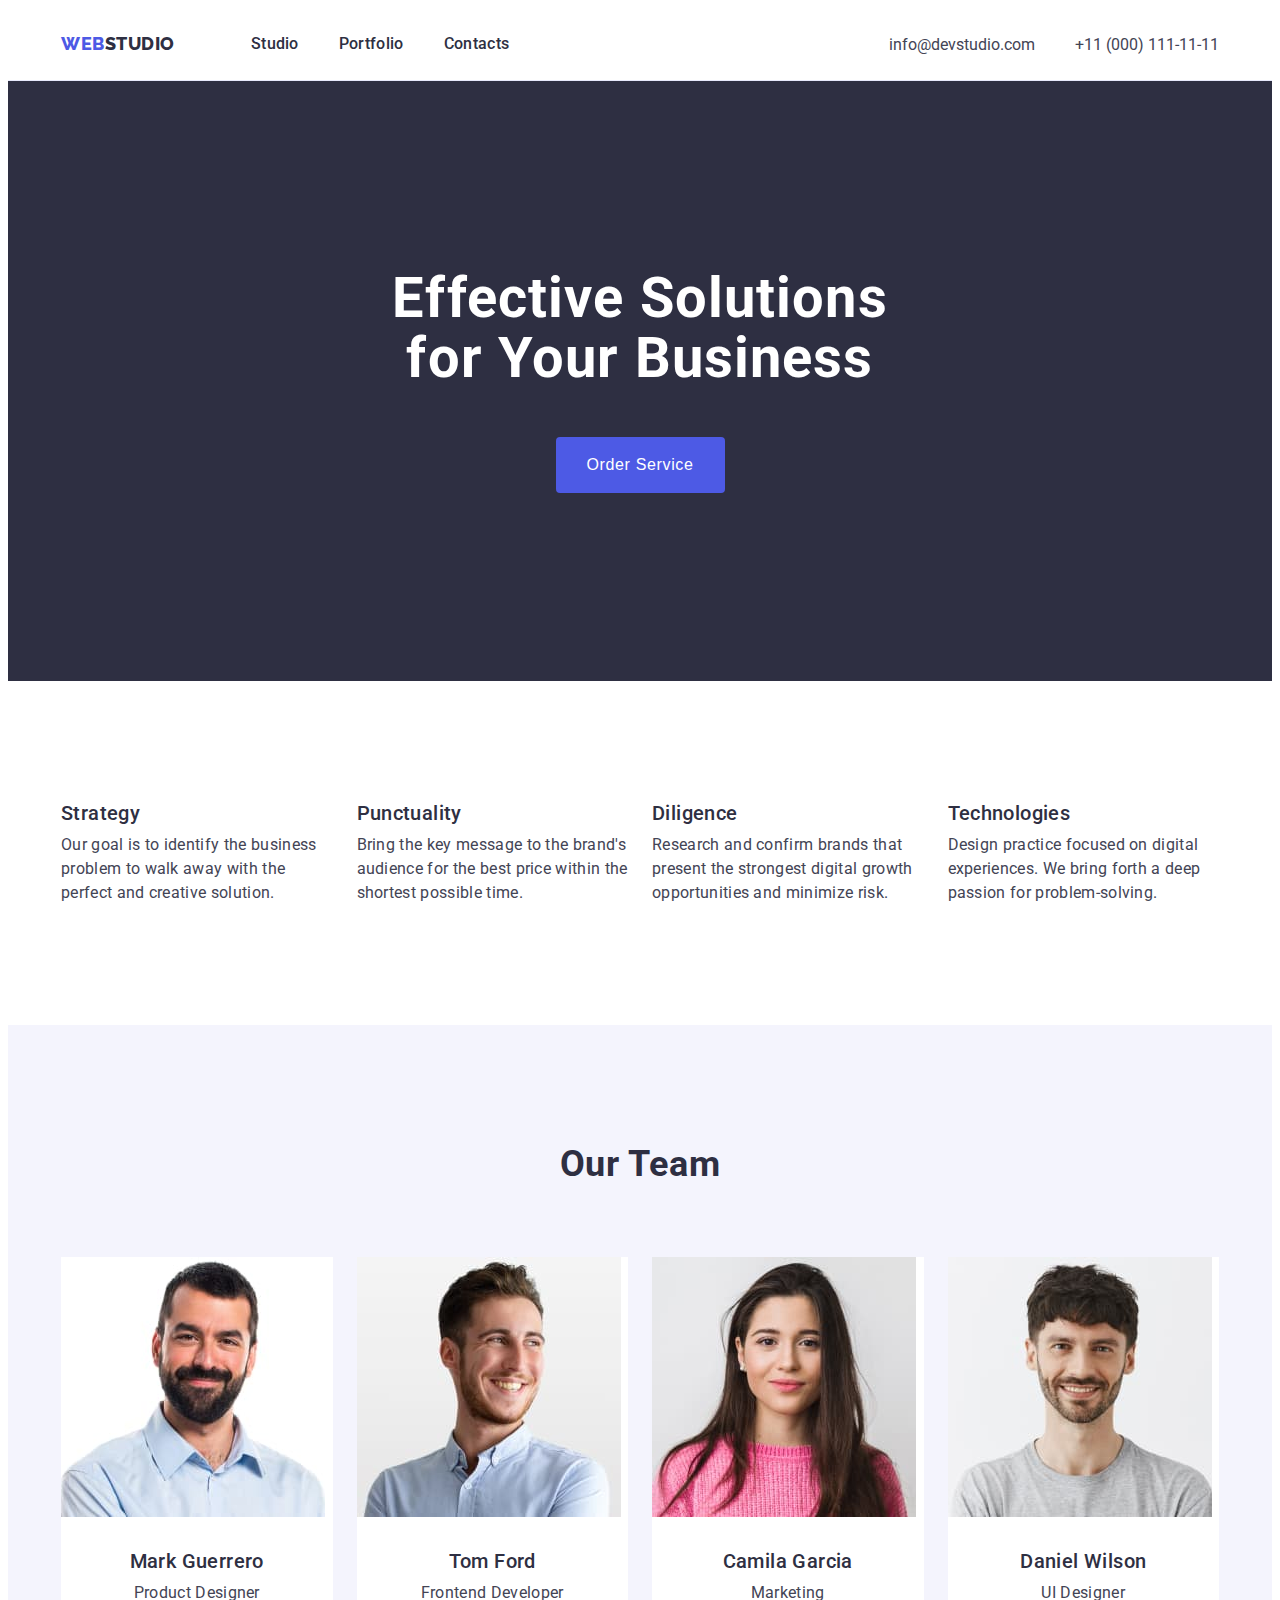
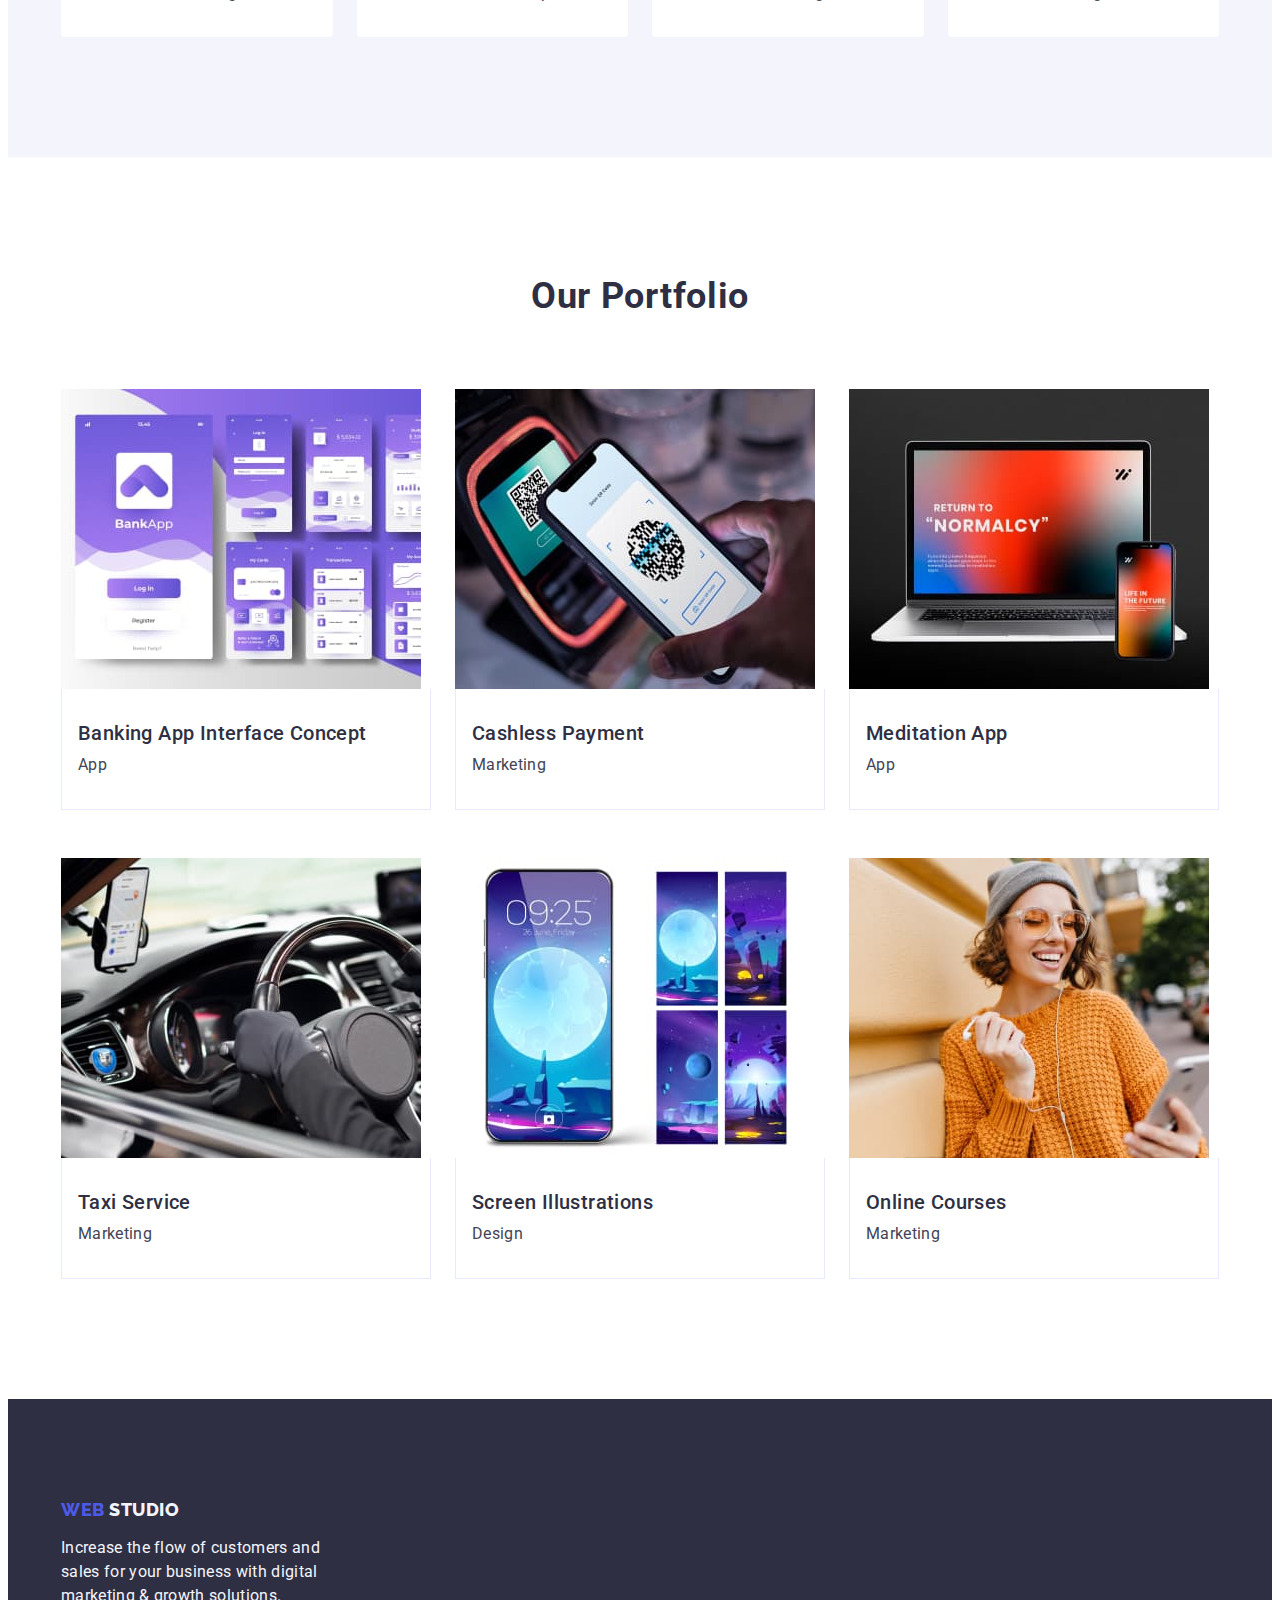
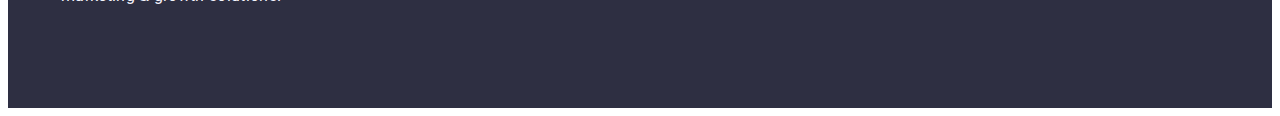
==== index.html @ 43d1eaf2 "added section "portfolio"" ====
<!DOCTYPE html>
<html lang="en">
  <head>
    <meta charset="UTF-8" />
    <meta name="viewport" content="width=device-width, initial-scale=1.0" />
    <title>WebStudio</title>
    <link rel="preconnect" href="https://fonts.googleapis.com" />
    <link rel="preconnect" href="https://fonts.gstatic.com" crossorigin />
    <link
      href="https://fonts.googleapis.com/css2?family=Raleway:wght@800&family=Roboto:wght@400;500;700;900&display=swap"
      rel="stylesheet"
    />
    <link
      rel="stylesheet"
      href="https://cdnjs.cloudflare.com/ajax/libs/modern-normalize/2.0.0/modern-normalize.min.css"
      integrity="sha512-4xo8blKMVCiXpTaLzQSLSw3KFOVPWhm/TRtuPVc4WG6kUgjH6J03IBuG7JZPkcWMxJ5huwaBpOpnwYElP/m6wg=="
      crossorigin="anonymous"
      referrerpolicy="no-referrer"
    />
    <link rel="stylesheet" href="./css/style.css" />
  </head>
  <body>
    <header class="page-header">
      <div class="container header-container">
        <nav class="navigation">
          <a class="page-logo link" href="./index.html">
            Web<span class="logo-second-part">Studio</span>
          </a>
          <ul class="menu list">
            <li class="menu-item">
              <a class="menu-link link" href="./index.html">Studio</a>
            </li>
            <li class="menu-item">
              <a class="menu-link link" href="./portfolio.html">Portfolio</a>
            </li>
            <li class="menu-item">
              <a class="menu-link link" href="">Contacts</a>
            </li>
          </ul>
        </nav>
        <address class="contact-info">
          <ul class="contact list">
            <li class="contact-list-item">
              <a class="contact-list-link link" href="mailto:info@devstudio.com"
                >info@devstudio.com</a
              >
            </li>
            <li class="contact-list-item">
              <a class="contact-list-link link" href="tel:+110001111111"
                >+11 (000) 111-11-11</a
              >
            </li>
          </ul>
        </address>
      </div>
    </header>
    <main class="page-main-content">
      <section class="order-service">
        <div class="container">
          <h1 class="main-title">Effective Solutions for Your Business</h1>
          <button class="button" type="button">Order Service</button>
        </div>
      </section>
      <section class="main-content">
        <div class="container">
          <h2 class="visually-hidden">Main-content</h2>
          <ul class="main-content-list list">
            <li class="list-item">
              <h3 class="list-item-heading">Strategy</h3>
              <p class="list-item-description">
                Our goal is to identify the business problem to walk away with
                the perfect and creative solution.
              </p>
            </li>
            <li class="list-item">
              <h3 class="list-item-heading">Punctuality</h3>
              <p class="list-item-description">
                Bring the key message to the brand's audience for the best price
                within the shortest possible time.
              </p>
            </li>
            <li class="list-item">
              <h3 class="list-item-heading">Diligence</h3>
              <p class="list-item-description">
                Research and confirm brands that present the strongest digital
                growth opportunities and minimize risk.
              </p>
            </li>
            <li class="list-item">
              <h3 class="list-item-heading">Technologies</h3>
              <p class="list-item-description">
                Design practice focused on digital experiences. We bring forth a
                deep passion for problem-solving.
              </p>
            </li>
          </ul>
        </div>
      </section>
      <!-- <section class="secondary-content">
        <div class="container">
          <h2 class="secondary-title">What are we doing</h2>
          <ul class="secondary-content-list list">
            <li class="list-item">
              <img
                src="./images/monitor.jpg"
                alt="monitor picture"
                width="360"
              />
            </li>
            <li class="list-item">
              <img
                src="./images/phone_screen.jpg"
                alt="photo screen picture"
                width="360"
              />
            </li>
            <li class="list-item">
              <img
                src="./images/phone_and_laptop.jpg"
                alt="phone and laptop picture"
                width="360"
              />
            </li>
          </ul>
        </div>
      </section> -->
      <section class="our-team">
        <div class="container">
          <h2 class="secondary-title">Our Team</h2>
          <ul class="our-team-list list">
            <li class="list-item">
              <img
                src="./images/team_member_1.jpg"
                alt="team member 1"
                width="264"
              />
              <div class="container-members">
                <h3 class="list-item-heading team-title">Mark Guerrero</h3>
                <p class="list-item-description team-description">
                  Product Designer
                </p>
              </div>
            </li>
            <li class="list-item">
              <img
                src="./images/team_member_2.jpg"
                alt="team member 2"
                width="264"
              />
              <div class="container-members">
                <h3 class="list-item-heading team-title">Tom Ford</h3>
                <p class="list-item-description team-description">
                  Frontend Developer
                </p>
              </div>
            </li>
            <li class="list-item">
              <img
                src="./images/team_member_3.jpg"
                alt="team member 3"
                width="264"
              />
              <div class="container-members">
                <h3 class="list-item-heading team-title">Camila Garcia</h3>
                <p class="list-item-description team-description">Marketing</p>
              </div>
            </li>
            <li class="list-item">
              <img
                src="./images/team_member_4.jpg"
                alt="team member 4"
                width="264"
              />
              <div class="container-members">
                <h3 class="list-item-heading team-title">Daniel Wilson</h3>
                <p class="list-item-description team-description">
                  UI Designer
                </p>
              </div>
            </li>
          </ul>
        </div>
      </section>
      <section class="portfolio">
        <div class="container">
          <h2 class="secondary-title">Our Portfolio</h2>
          <ul class="all-blocks-list">
            <li class="block link">
              <a href="" class="link"
                ><img
                  src="./images/banking_app.jpg"
                  alt="Banking App Interface Concept"
                  width="360"
                />
                <div class="container-about">
                  <h2 class="block-title">Banking App Interface Concept</h2>
                  <p class="block-text">App</p>
                </div>
              </a>
            </li>
            <li class="block link">
              <a href="" class="link"
                ><img
                  src="./images/cashless_payment.jpg"
                  alt="Cashless Payment"
                  width="360"
                />
                <div class="container-about">
                  <h2 class="block-title">Cashless Payment</h2>
                  <p class="block-text">Marketing</p>
                </div>
              </a>
            </li>
            <li class="block link">
              <a href="" class="link"
                ><img
                  src="./images/meditation_app.jpg"
                  alt="Meditation App"
                  width="360"
                />
                <div class="container-about">
                  <h2 class="block-title">Meditation App</h2>
                  <p class="block-text">App</p>
                </div>
              </a>
            </li>
            <li class="block link">
              <a href="" class="link">
                <img
                  src="./images/taxi_service.jpg"
                  alt="Taxi Service"
                  width="360"
                />
                <div class="container-about">
                  <h2 class="block-title">Taxi Service</h2>
                  <p class="block-text">Marketing</p>
                </div>
              </a>
            </li>
            <li class="block link">
              <a href="" class="link">
                <img
                  src="./images/screen_illustrations.jpg"
                  alt="Screen Illustrations"
                  width="360"
                />
                <div class="container-about">
                  <h2 class="block-title">Screen Illustrations</h2>
                  <p class="block-text">Design</p>
                </div>
              </a>
            </li>
            <li class="block link">
              <a href="" class="link">
                <img
                  src="./images/online_courses.jpg"
                  alt="Online Courses"
                  width="360"
                />
                <div class="container-about">
                  <h2 class="block-title">Online Courses</h2>
                  <p class="block-text">Marketing</p>
                </div>
              </a>
            </li>
          </ul>
        </div>
      </section>
    </main>

    <footer class="footer">
      <div class="container">
        <a class="footer-logo-link link" href="./index.html">
          Web <span class="footer-logo-second-part">Studio</span>
        </a>
        <p class="footer-description">
          Increase the flow of customers and sales for your business with
          digital marketing & growth solutions.
        </p>
      </div>
    </footer>
  </body>
</html>
---- css/style.css ----
/*Common styles*/
:root {
  --primary-color: #2e2f42; /*Modal overlay, main color*/
  --secondary-color: #434455; /*Text, secondary color*/
  --accent-color: #4d5ae5; /*Primary Brand, accent color*/
  --focus-color: #ffffff; /*White focus, background*/
  --secondary-background-color: #e7e9fc; /*Accent, bgc of header*/
  --passive-background-color: #f4f4fd; /*Light, button bgc*/
  --active-background-color: #404bbf; /*Pressed state, active bgc*/
}
body {
  font-family: "Roboto", sans-serif;
  color: var(--secondary-color);
  background-color: var(--focus-color);
}
h1,
h2,
h3,
h4,
h5,
h6 {
  margin: 0;
}
p {
  margin: 0;
}
ul {
  margin: 0;
  padding-left: 0;
  list-style-type: none;
}
img {
  display: block;
  max-width: 100%;
  object-fit: cover;
}
.link {
  text-decoration: none;
}
button {
  font-size: 16px;
  font-style: normal;
  font-weight: 500;
  line-height: 1.5;
  letter-spacing: 0.04em;
}

a:hover,
a:focus {
  color: var(--active-background-color);
}

/*Common styles*/
.container {
  width: 1158px;
  margin: 0 auto;
  padding: 0 15px;
}

/* Header styles*/
.page-header {
  border-bottom: 1px solid var(--secondary-background-color);
}
.header-container {
  display: flex;
  align-items: center;
}
.navigation {
  display: flex;
  justify-content: space-between;
  align-items: center;
}
.menu .list {
  display: flex;
  padding: 40 px 24px;
  align-items: center;
}
.menu {
  display: flex;
  align-items: center;
  gap: 40px;
}
.contact-info {
  margin-left: auto;
}
.contact {
  display: flex;
  justify-content: center;
  align-items: center;
  gap: 40px;
  font-style: normal;
}
.contact-list-link {
  color: var(--secondary-color);
}
.contact-list-link:hover,
.contact-list-link:focus {
  color: var(--active-background-color);
}
.page-logo {
  font-family: "Raleway", sans-serif;
  font-weight: 800;
  font-size: 18px;
  line-height: 1.17;
  letter-spacing: 0.03em;
  text-transform: uppercase;
  color: var(--accent-color);
  text-decoration: none;
  margin-right: 76px;
}
.logo-second-part {
  color: var(--primary-color);
}
.menu .menu-link {
  display: block;
  font-weight: 500;
  font-size: 16px;
  line-height: 1.5;
  letter-spacing: 0.02em;
  padding-top: 24px;
  padding-bottom: 24px;
  color: var(--primary-color);
}
.menu-link:hover,
.menu-link:focus {
  color: var(--active-background-color);
}
/* Header styles*/

/*Main page styles*/
.container .order-service {
  margin-left: auto;
  margin-right: auto;
  padding-bottom: 120px;
}
.order-service {
  background-color: var(--primary-color);
  padding: 188px 0;
}
.main-title {
  max-width: 496px;
  font-size: 56px;
  line-height: 1.07;
  letter-spacing: 0.02em;
  color: var(--focus-color);
  text-align: center;
  margin: 0 auto;
  margin-bottom: 48px;
}
.button {
  display: block;
  margin: 0 auto;
  min-width: 169px;
  height: 56px;
  border: none;
  background-color: var(--accent-color);
  color: var(--focus-color);
  border-radius: 4px;
  cursor: pointer;
}
.button:hover,
.button:focus {
  background-color: var(--active-background-color);
}
.main-content {
  padding: 120px 0;
}
.visually-hidden {
  position: absolute;
  width: 1px;
  height: 1px;
  margin: -1px;
  border: 0;
  padding: 0;
  white-space: nowrap;
  clip-path: inset(100%);
  clip: rect(0 0 0 0);
  overflow: hidden;
}
.main-content-list {
  display: flex;
  gap: 24px;
}
.list-item {
  width: calc((100% - 3 * 24px) / 4);
  background-color: #ffffff;
}
.list-item-heading {
  font-weight: 500;
  font-size: 20px;
  line-height: 1.2;
  letter-spacing: 0.02em;
  color: var(--primary-color);
  margin-bottom: 8px;
}
.list-item-description {
  font-size: 16px;
  line-height: 1.5;
  letter-spacing: 0.02em;
  color: var(--secondary-color);
}
.secondary-content {
  padding: 120px 0;
}
.secondary-content-list {
  display: flex;
  gap: 24px;
}
.secondary-content-list .list-item {
  width: calc((100% - 48px) / 3);
}
.secondary-title {
  font-size: 36px;
  line-height: 1.11;
  text-align: center;
  letter-spacing: 0.02em;
  text-transform: capitalize;
  color: var(--primary-color);
  margin-bottom: 72px;
}
.our-team {
  padding: 120px 0;
  background-color: var(--passive-background-color);
}
.our-team-list {
  display: flex;
  gap: 24px;
}
.our-team-list .list-item {
  width: calc((100% - 72px) / 4);
  border-radius: 0px 0px 4px 4px;
}
.team-title {
  text-align: center;
}
.team-description {
  text-align: center;
}
.container-members {
  padding: 32px 0;
}
.section-title {
  font-size: 20px;
  font-weight: 500;
  color: var(--primary-color);
  line-height: 1.2;
}
.section-text {
  font-size: 16px;
  color: var(--secondary-color);
  line-height: 1.5;
}
.portfolio {
  padding: 120px 0;
  background-color: #fff;
}

/* .button-filter {
  display: flex;
  justify-content: center;
  gap: 24px;
  margin-bottom: 72px;
}
.btn {
  color: var(--accent-color);
  background-color: var(--passive-background-color);
  padding: 12px 24px;
  border: 1px solid var(--secondary-background-color);
  border-radius: 4px;
} */
.all-blocks-list {
  display: flex;
  flex-wrap: wrap;
  column-gap: 24px;
  row-gap: 48px;
}
.block {
  width: calc((100% - 48px) / 3);
}
.container-about {
  padding: 32px 16px;
  border: 1px solid var(--secondary-background-color);
  border-top: none;
}
.block-title {
  font-weight: 500;
  font-size: 20px;
  line-height: 1.2;
  letter-spacing: 0.02em;
  color: var(--primary-color);
  margin-bottom: 8px;
}
.block-text {
  line-height: 1.5;
  letter-spacing: 0.02em;
  color: var(--secondary-color);
}
.block-line {
  width: calc((100% - 48px) / 3);
}

/*Footer styles*/

.container .footer-logo-link {
  display: inline-block;
  margin-bottom: 16px;
}
.footer {
  padding: 100px 0;
  background-color: var(--primary-color);
}
.footer-logo-link {
  font-family: "Raleway", sans-serif;
  font-weight: 800;
  font-size: 18px;
  line-height: 1.17;
  letter-spacing: 0.03em;
  text-transform: uppercase;
  color: var(--accent-color);
  text-decoration: none;
}
.footer-logo-second-part {
  color: var(--passive-background-color);
}
.footer-description {
  line-height: 1.5;
  color: var(--passive-background-color);
  letter-spacing: 0.02em;
  max-width: 264px;
}
/*Footer styles*/
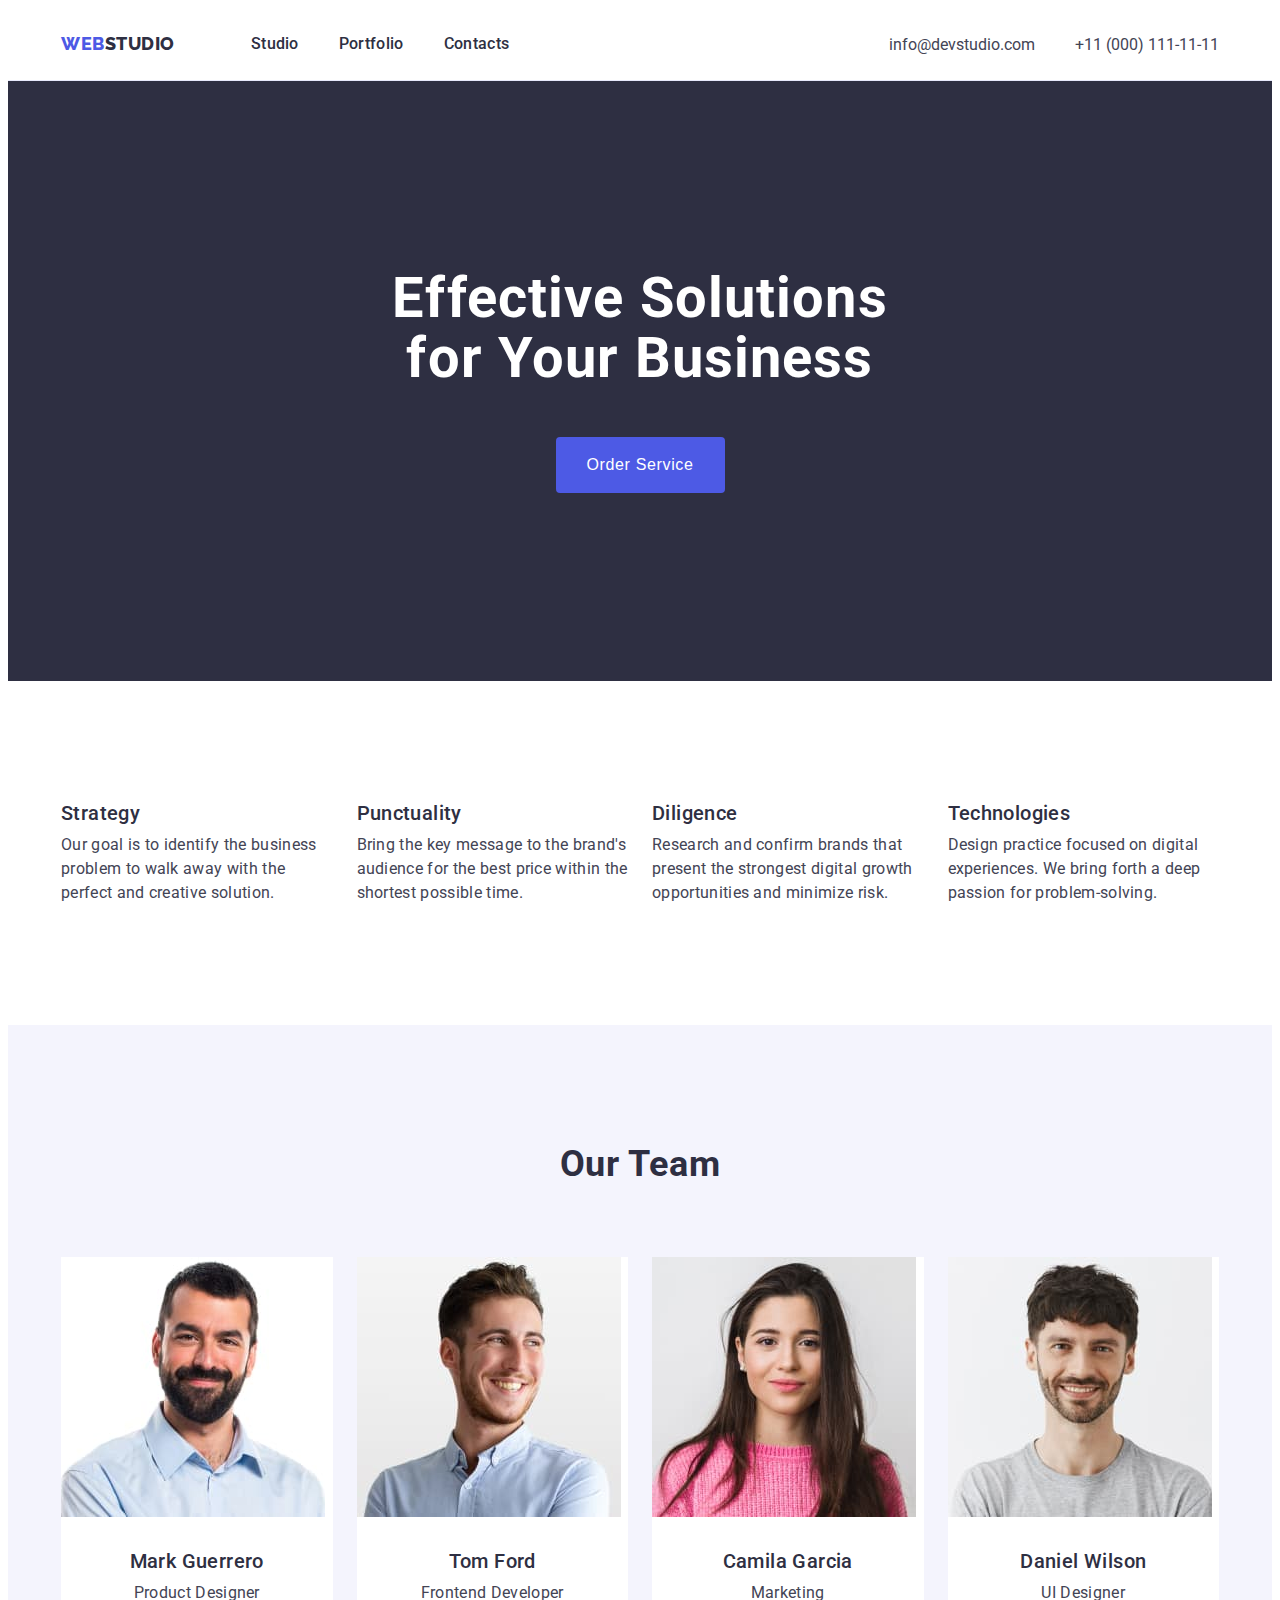
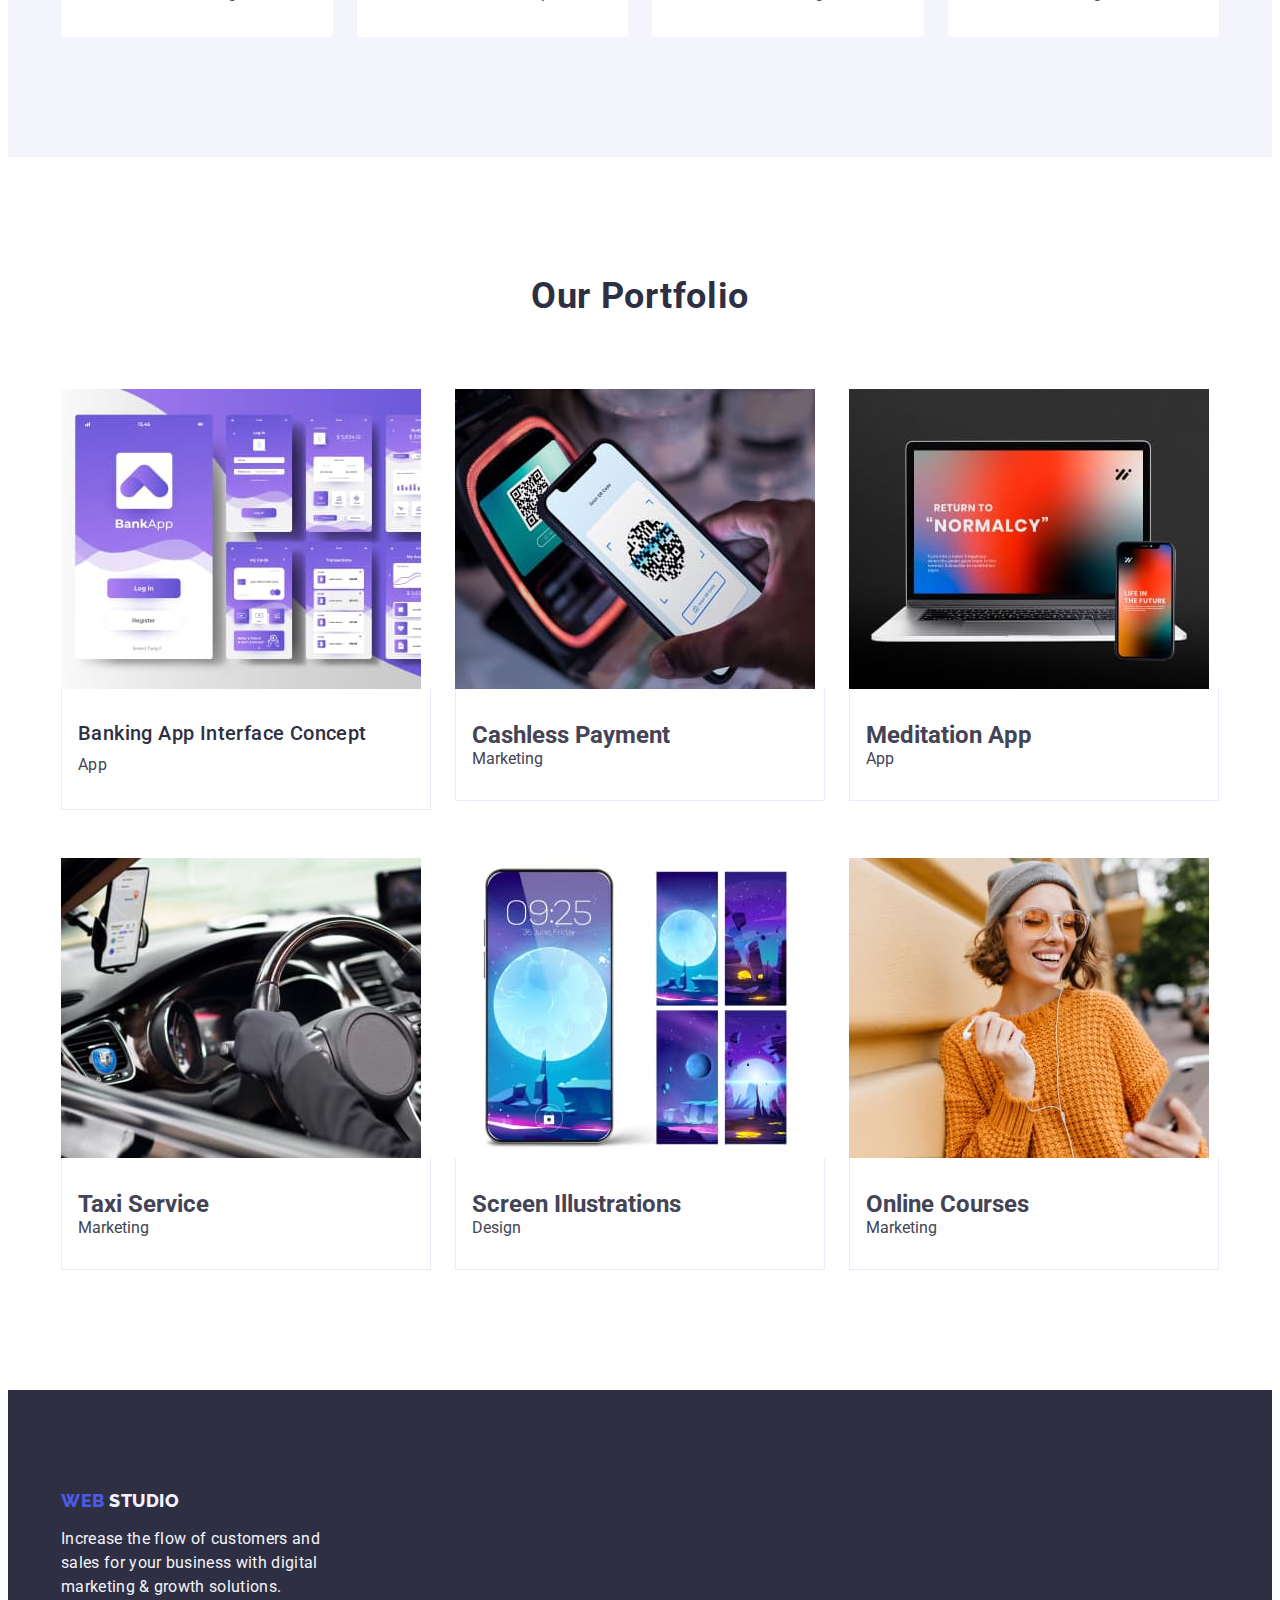
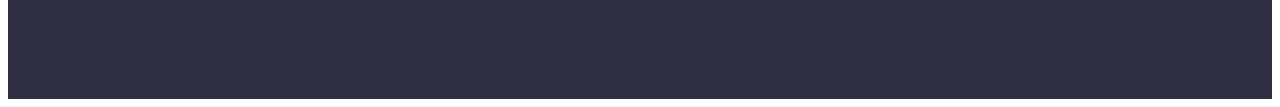
==== commit 7f98820c: "changed css file" ====
--- a/index.html
+++ b/index.html
@@ -192,11 +192,11 @@
                   alt="Banking App Interface Concept"
                   width="360"
                 />
-                <div class="container-about">
-                  <h2 class="block-title">Banking App Interface Concept</h2>
-                  <p class="block-text">App</p>
-                </div>
-              </a>
+              </a>
+              <div class="container-about">
+                <h2 class="list-item-heading">Banking App Interface Concept</h2>
+                <p class="list-item-description">App</p>
+              </div>
             </li>
             <li class="block link">
               <a href="" class="link"
@@ -205,11 +205,11 @@
                   alt="Cashless Payment"
                   width="360"
                 />
-                <div class="container-about">
-                  <h2 class="block-title">Cashless Payment</h2>
-                  <p class="block-text">Marketing</p>
-                </div>
-              </a>
+              </a>
+              <div class="container-about">
+                <h2 class="portfolio-block-title">Cashless Payment</h2>
+                <p class="portfolio-block-text">Marketing</p>
+              </div>
             </li>
             <li class="block link">
               <a href="" class="link"
@@ -218,11 +218,11 @@
                   alt="Meditation App"
                   width="360"
                 />
-                <div class="container-about">
-                  <h2 class="block-title">Meditation App</h2>
-                  <p class="block-text">App</p>
-                </div>
-              </a>
+              </a>
+              <div class="container-about">
+                <h2 class="portfolio-block-title">Meditation App</h2>
+                <p class="portfolio-block-text">App</p>
+              </div>
             </li>
             <li class="block link">
               <a href="" class="link">
@@ -231,11 +231,11 @@
                   alt="Taxi Service"
                   width="360"
                 />
-                <div class="container-about">
-                  <h2 class="block-title">Taxi Service</h2>
-                  <p class="block-text">Marketing</p>
-                </div>
-              </a>
+              </a>
+              <div class="container-about">
+                <h2 class="portfolio-block-title">Taxi Service</h2>
+                <p class="portfolio-block-text">Marketing</p>
+              </div>
             </li>
             <li class="block link">
               <a href="" class="link">
@@ -244,11 +244,11 @@
                   alt="Screen Illustrations"
                   width="360"
                 />
-                <div class="container-about">
-                  <h2 class="block-title">Screen Illustrations</h2>
-                  <p class="block-text">Design</p>
-                </div>
-              </a>
+              </a>
+              <div class="container-about">
+                <h2 class="portfolio-block-title">Screen Illustrations</h2>
+                <p class="portfolio-block-text">Design</p>
+              </div>
             </li>
             <li class="block link">
               <a href="" class="link">
@@ -257,11 +257,11 @@
                   alt="Online Courses"
                   width="360"
                 />
-                <div class="container-about">
-                  <h2 class="block-title">Online Courses</h2>
-                  <p class="block-text">Marketing</p>
-                </div>
-              </a>
+              </a>
+              <div class="container-about">
+                <h2 class="portfolio-block-title">Online Courses</h2>
+                <p class="portfolio-block-text">Marketing</p>
+              </div>
             </li>
           </ul>
         </div>
--- a/css/style.css
+++ b/css/style.css
@@ -254,20 +254,6 @@
   padding: 120px 0;
   background-color: #fff;
 }
-
-/* .button-filter {
-  display: flex;
-  justify-content: center;
-  gap: 24px;
-  margin-bottom: 72px;
-}
-.btn {
-  color: var(--accent-color);
-  background-color: var(--passive-background-color);
-  padding: 12px 24px;
-  border: 1px solid var(--secondary-background-color);
-  border-radius: 4px;
-} */
 .all-blocks-list {
   display: flex;
   flex-wrap: wrap;
@@ -282,7 +268,7 @@
   border: 1px solid var(--secondary-background-color);
   border-top: none;
 }
-.block-title {
+/* .portfolio-block-title {
   font-weight: 500;
   font-size: 20px;
   line-height: 1.2;
@@ -290,11 +276,12 @@
   color: var(--primary-color);
   margin-bottom: 8px;
 }
-.block-text {
-  line-height: 1.5;
-  letter-spacing: 0.02em;
-  color: var(--secondary-color);
-}
+
+.portfolio-block-text {
+  line-height: 1.5;
+  letter-spacing: 0.02em;
+  color: var(--secondary-color);
+} */
 .block-line {
   width: calc((100% - 48px) / 3);
 }
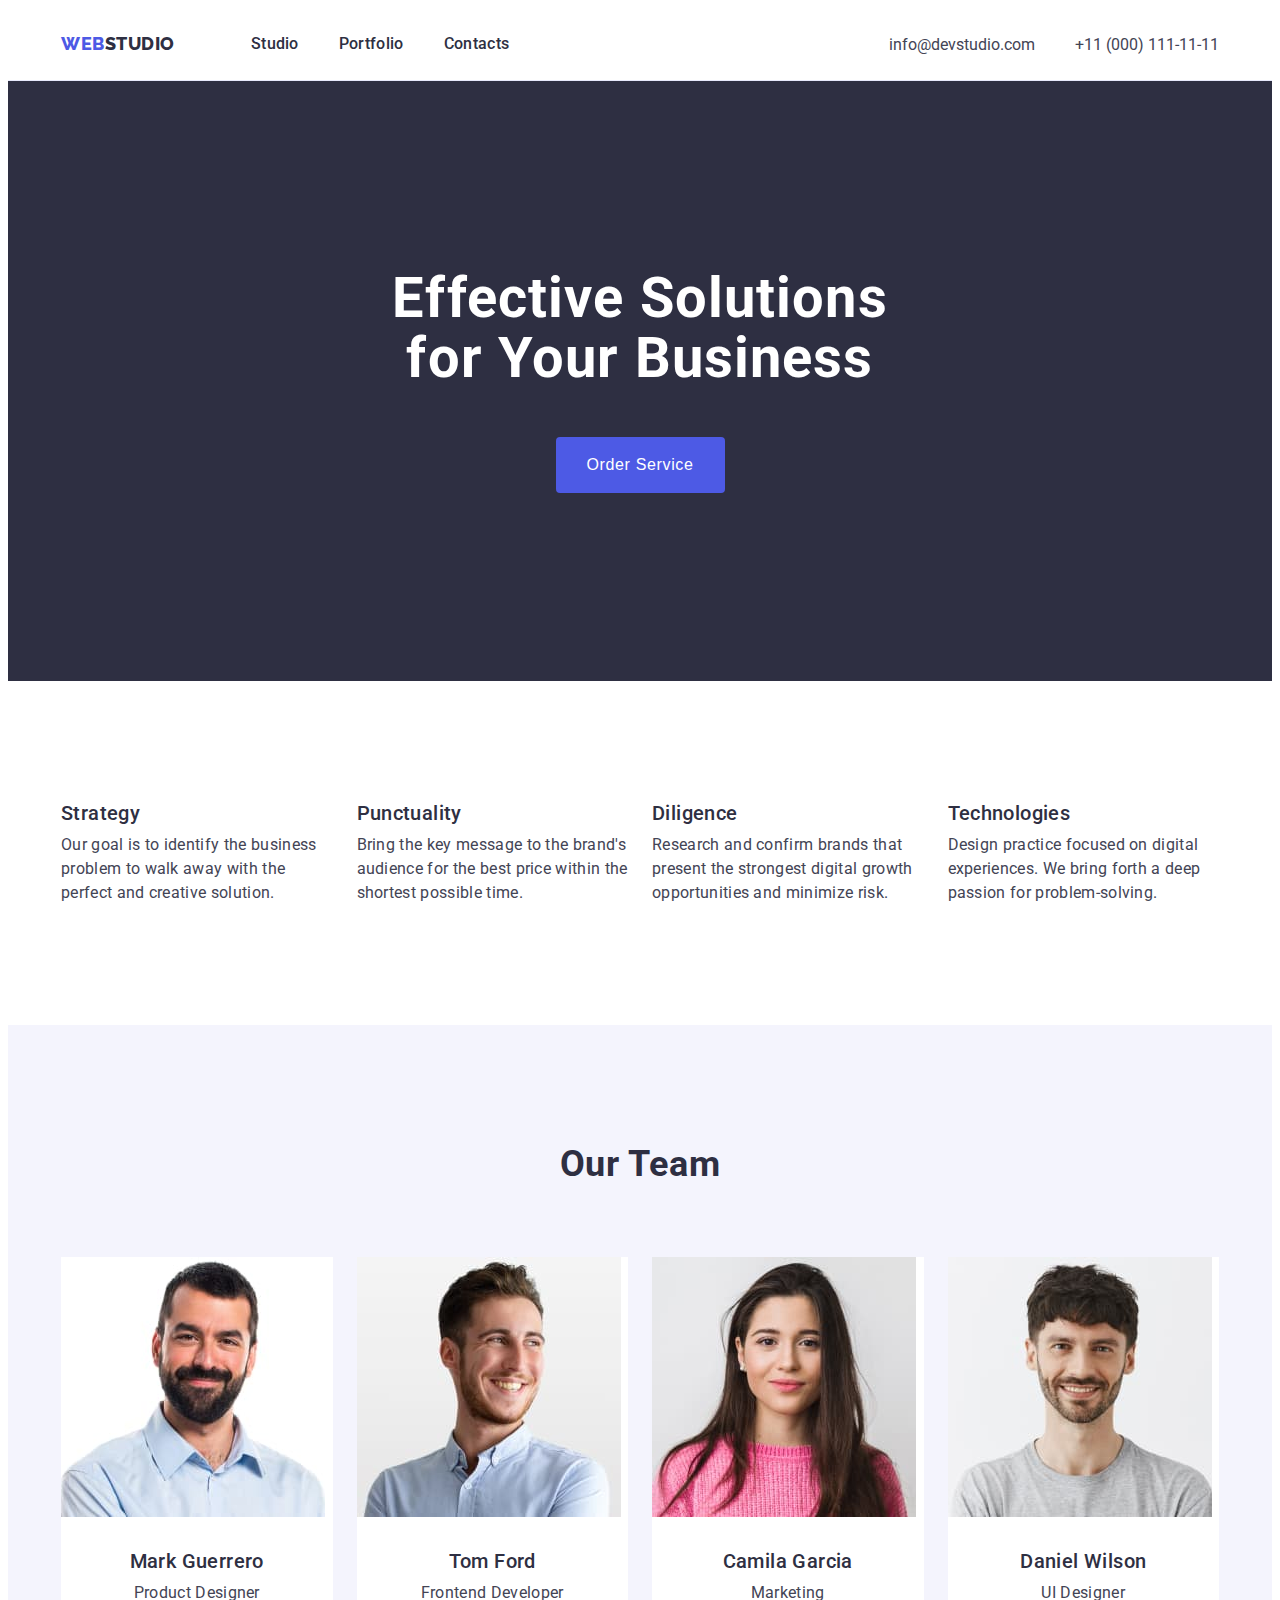
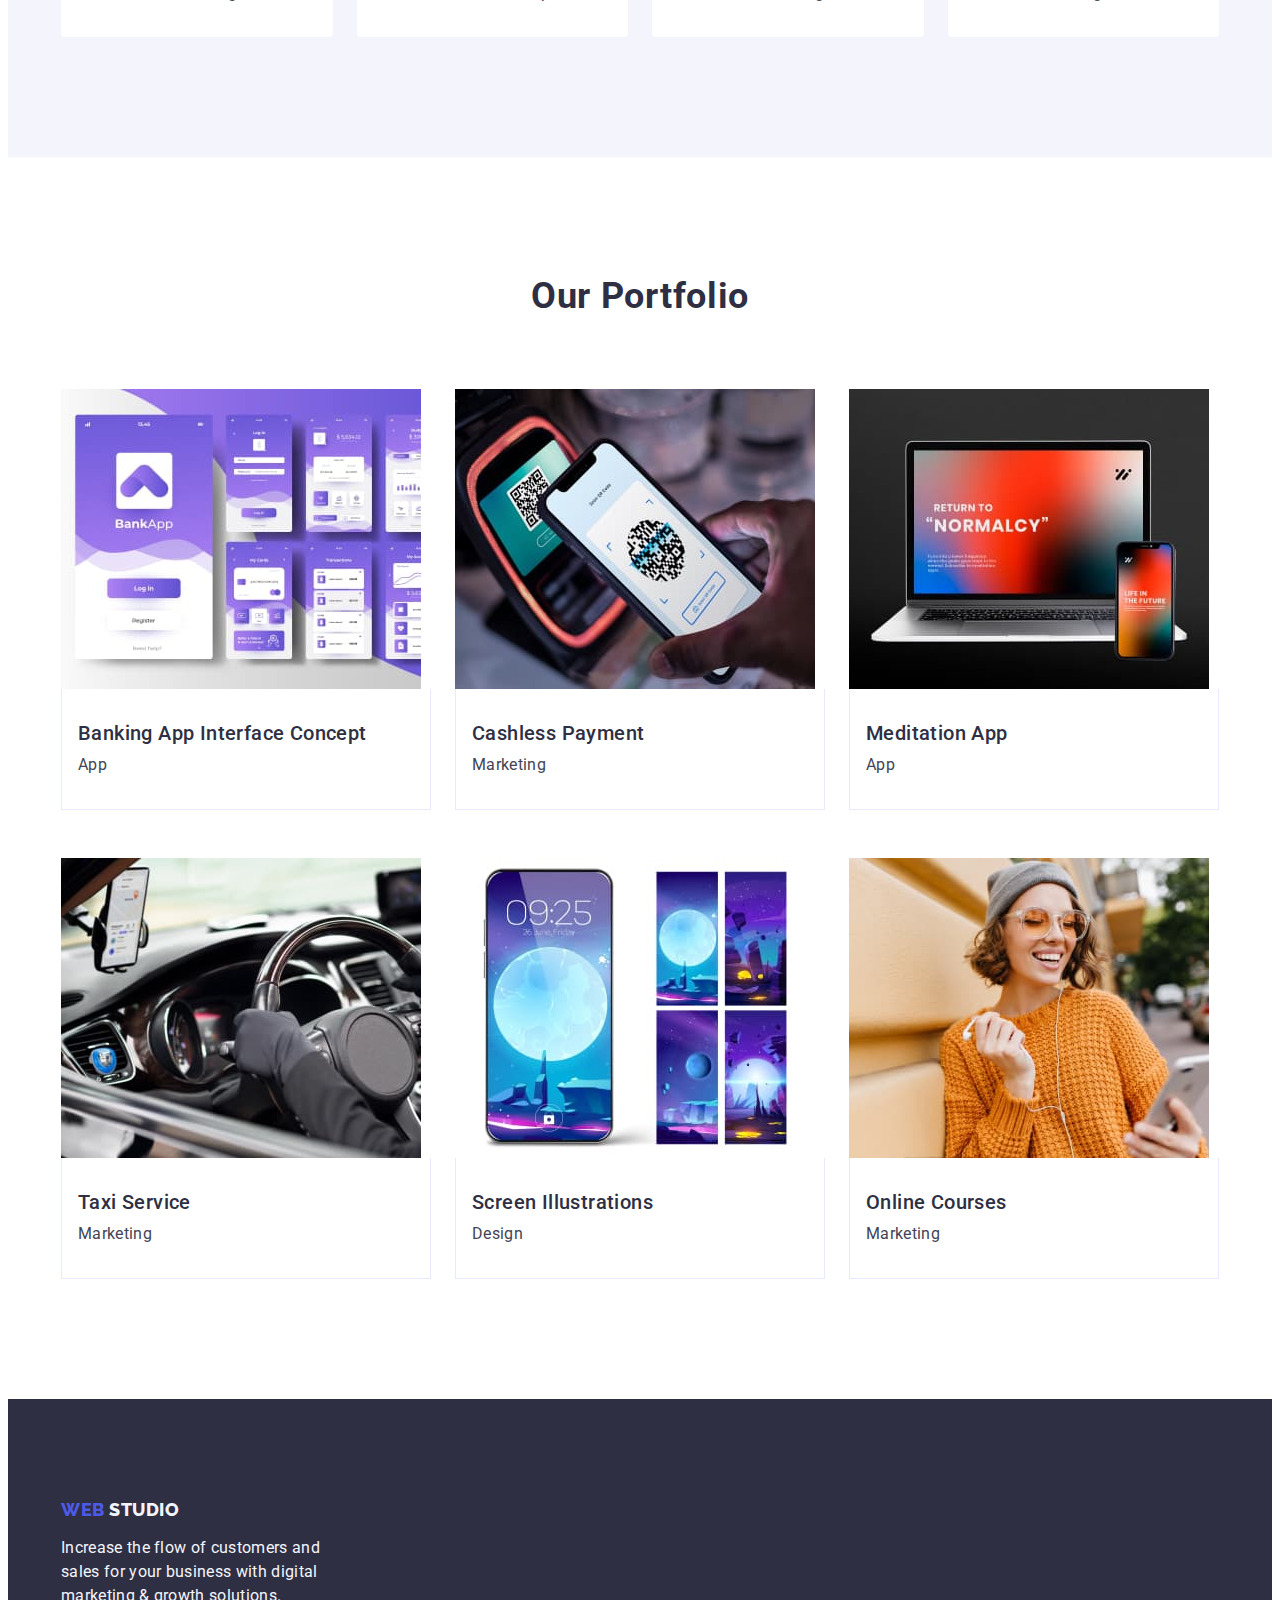
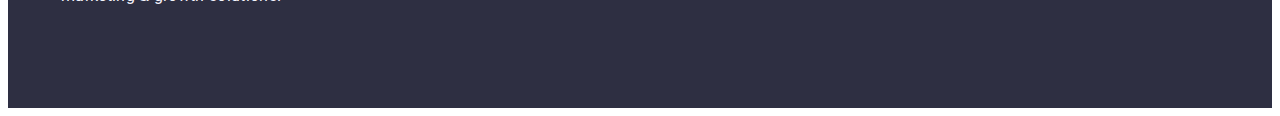
==== commit a867c11c: "changed files" ====
--- a/index.html
+++ b/index.html
@@ -194,8 +194,10 @@
                 />
               </a>
               <div class="container-about">
-                <h2 class="list-item-heading">Banking App Interface Concept</h2>
-                <p class="list-item-description">App</p>
+                <h2 class="portfolio-block-title">
+                  Banking App Interface Concept
+                </h2>
+                <p class="portfolio-block-text">App</p>
               </div>
             </li>
             <li class="block link">
--- a/css/style.css
+++ b/css/style.css
@@ -268,7 +268,7 @@
   border: 1px solid var(--secondary-background-color);
   border-top: none;
 }
-/* .portfolio-block-title {
+.portfolio-block-title {
   font-weight: 500;
   font-size: 20px;
   line-height: 1.2;
@@ -281,7 +281,7 @@
   line-height: 1.5;
   letter-spacing: 0.02em;
   color: var(--secondary-color);
-} */
+}
 .block-line {
   width: calc((100% - 48px) / 3);
 }
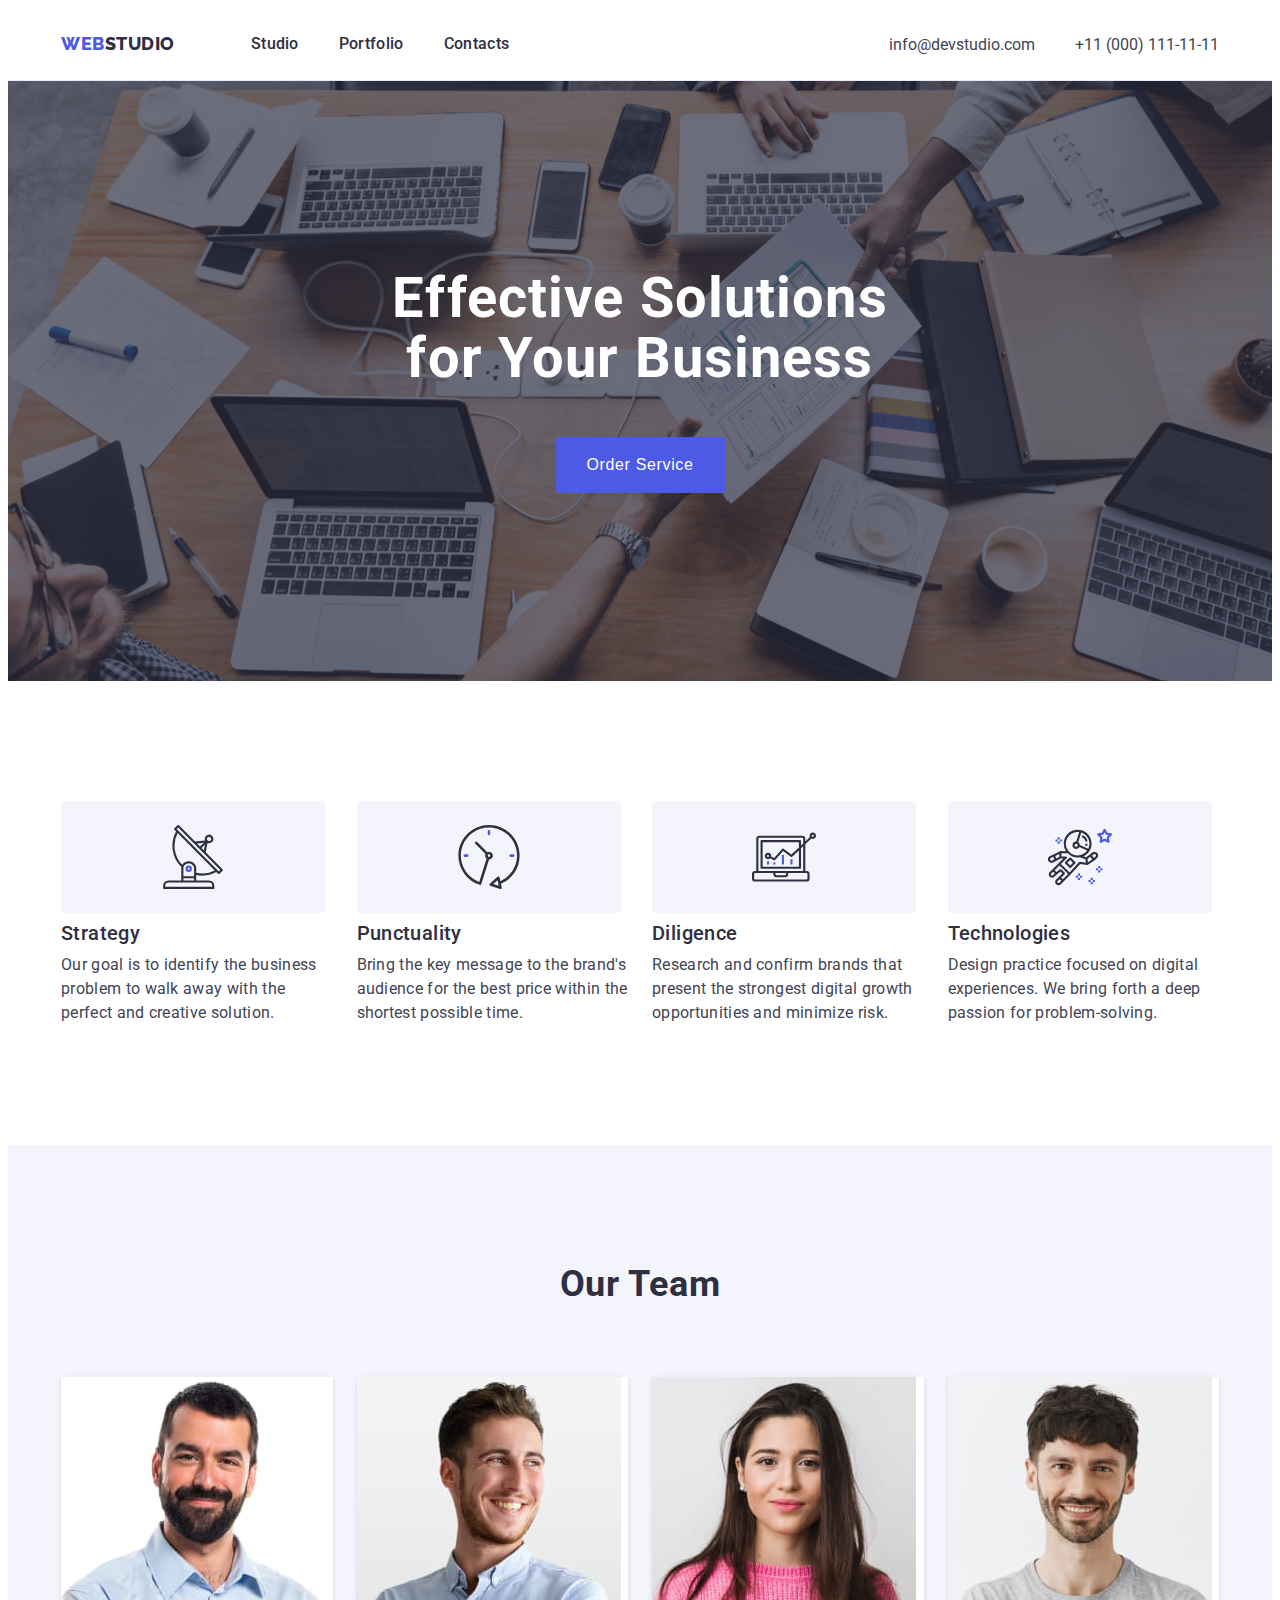
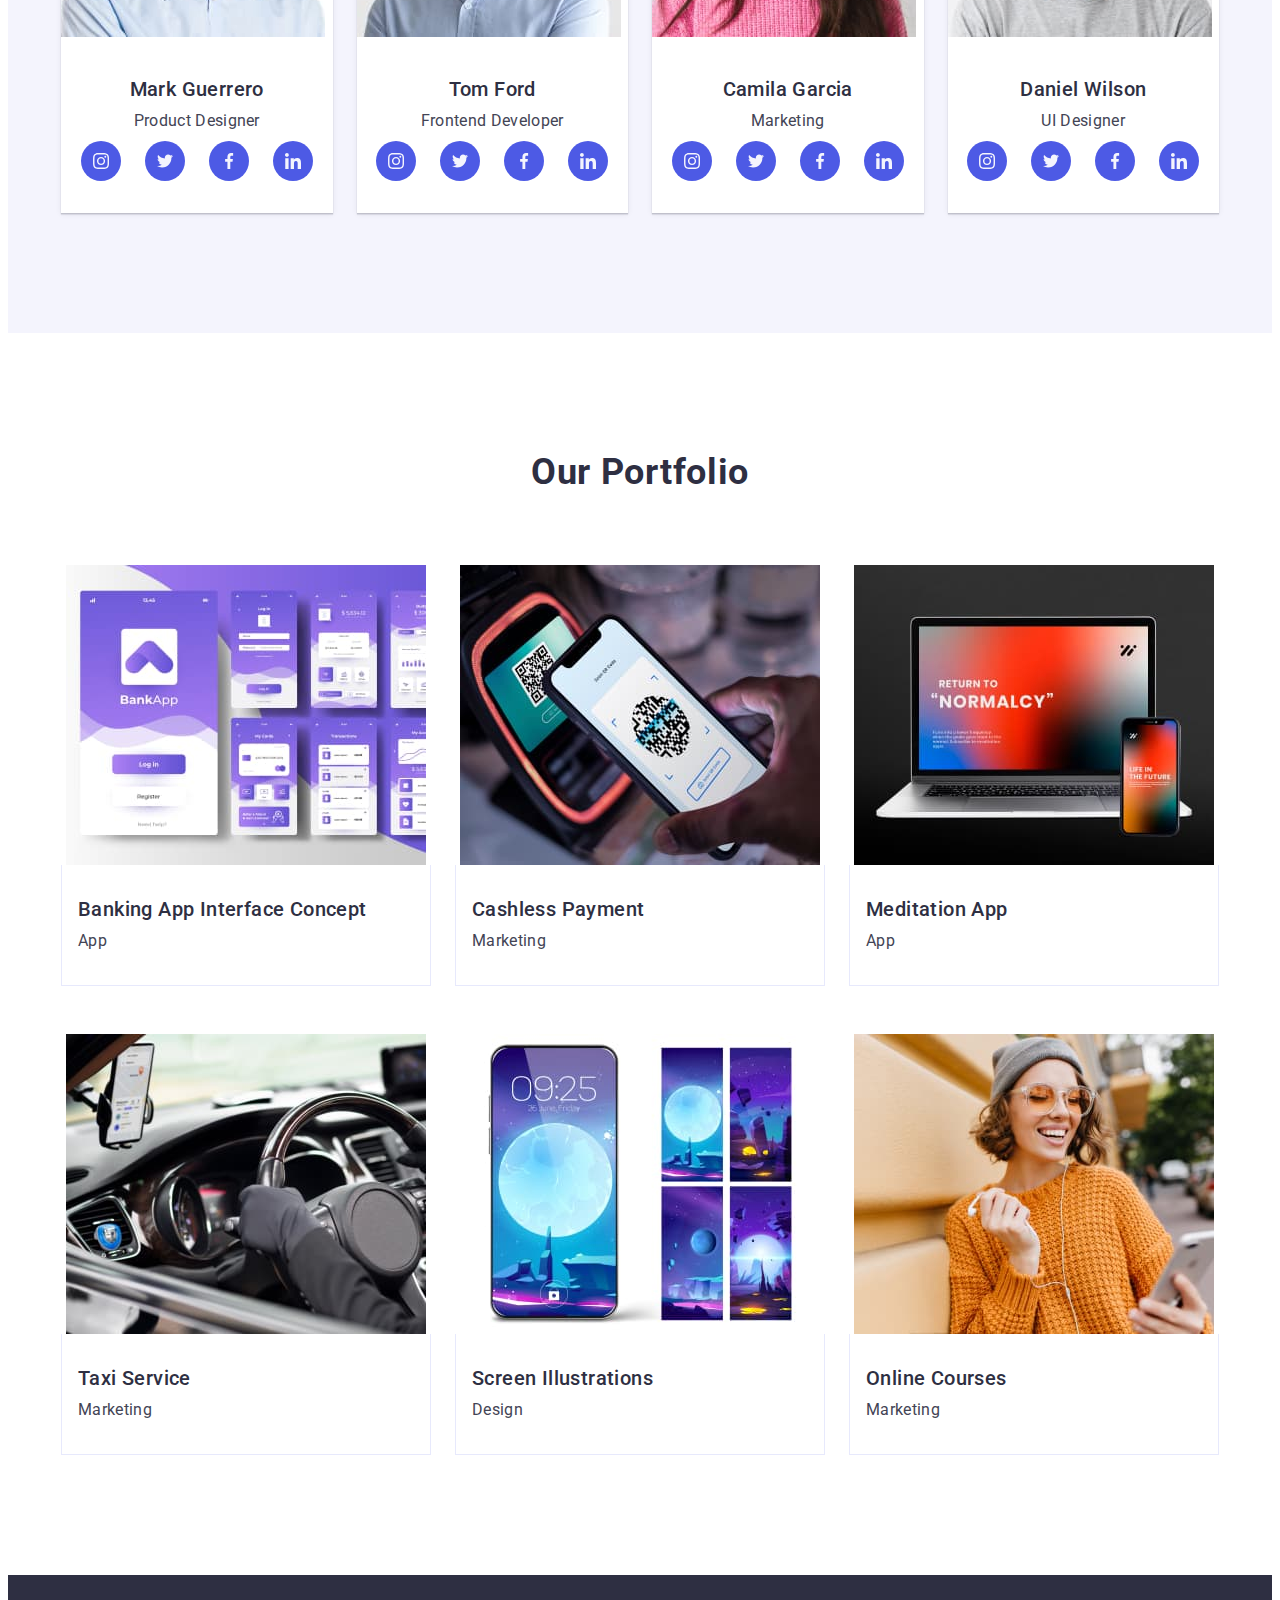
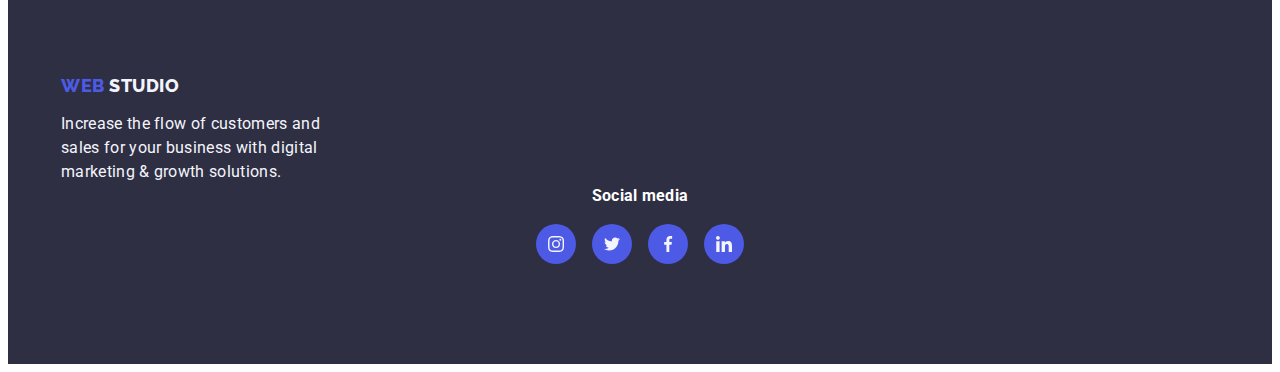
==== commit 4bfef17c: "added changes" ====
--- a/index.html
+++ b/index.html
@@ -66,6 +66,16 @@
           <h2 class="visually-hidden">Main-content</h2>
           <ul class="main-content-list list">
             <li class="list-item">
+              <div class="main-icon-box">
+                <svg
+                  class="benefit-icon"
+                  width="64"
+                  height="64"
+                  aria-label="benefit is strategy"
+                >
+                  <use href="./images/icons.svg#icon-antenna"></use>
+                </svg>
+              </div>
               <h3 class="list-item-heading">Strategy</h3>
               <p class="list-item-description">
                 Our goal is to identify the business problem to walk away with
@@ -73,6 +83,16 @@
               </p>
             </li>
             <li class="list-item">
+              <div class="main-icon-box">
+                <svg
+                  class="benefit-icon"
+                  width="64"
+                  height="64"
+                  aria-label="benefit is punctuality"
+                >
+                  <use href="./images/icons.svg#icon-clock"></use>
+                </svg>
+              </div>
               <h3 class="list-item-heading">Punctuality</h3>
               <p class="list-item-description">
                 Bring the key message to the brand's audience for the best price
@@ -80,6 +100,16 @@
               </p>
             </li>
             <li class="list-item">
+              <div class="main-icon-box">
+                <svg
+                  class="benefit-icon"
+                  width="64"
+                  height="64"
+                  aria-label="benefit is diligence"
+                >
+                  <use href="./images/icons.svg#icon-diagram"></use>
+                </svg>
+              </div>
               <h3 class="list-item-heading">Diligence</h3>
               <p class="list-item-description">
                 Research and confirm brands that present the strongest digital
@@ -87,6 +117,16 @@
               </p>
             </li>
             <li class="list-item">
+              <div class="main-icon-box">
+                <svg
+                  class="benefit-icon"
+                  width="64"
+                  height="64"
+                  aria-label="benefit is technologies"
+                >
+                  <use href="./images/icons.svg#icon-astronaut"></use>
+                </svg>
+              </div>
               <h3 class="list-item-heading">Technologies</h3>
               <p class="list-item-description">
                 Design practice focused on digital experiences. We bring forth a
@@ -128,7 +168,7 @@
         <div class="container">
           <h2 class="secondary-title">Our Team</h2>
           <ul class="our-team-list list">
-            <li class="list-item">
+            <li class="team-list-item">
               <img
                 src="./images/team_member_1.jpg"
                 alt="team member 1"
@@ -139,9 +179,39 @@
                 <p class="list-item-description team-description">
                   Product Designer
                 </p>
-              </div>
-            </li>
-            <li class="list-item">
+                <ul class="socials">
+                  <li class="socials-item">
+                    <a href="" class="socials-link">
+                      <svg class="socials-icon" width="16" height="16">
+                        <use href="./images/icons.svg#icon-instagram"></use>
+                      </svg>
+                    </a>
+                  </li>
+                  <li class="socials-item">
+                    <a href="" class="socials-link">
+                      <svg class="socials-icon" width="16" height="16">
+                        <use href="./images/icons.svg#icon-twitter"></use>
+                      </svg>
+                    </a>
+                  </li>
+                  <li class="socials-item">
+                    <a href="" class="socials-link">
+                      <svg class="socials-icon" width="16" height="16">
+                        <use href="./images/icons.svg#icon-facebook"></use>
+                      </svg>
+                    </a>
+                  </li>
+                  <li class="socials-item">
+                    <a href="" class="socials-link">
+                      <svg class="socials-icon" width="16" height="16">
+                        <use href="./images/icons.svg#icon-linkedin"></use>
+                      </svg>
+                    </a>
+                  </li>
+                </ul>
+              </div>
+            </li>
+            <li class="team-list-item">
               <img
                 src="./images/team_member_2.jpg"
                 alt="team member 2"
@@ -152,9 +222,39 @@
                 <p class="list-item-description team-description">
                   Frontend Developer
                 </p>
-              </div>
-            </li>
-            <li class="list-item">
+                <ul class="socials">
+                  <li class="socials-item">
+                    <a href="" class="socials-link">
+                      <svg class="socials-icon" width="16" height="16">
+                        <use href="./images/icons.svg#icon-instagram"></use>
+                      </svg>
+                    </a>
+                  </li>
+                  <li class="socials-item">
+                    <a href="" class="socials-link">
+                      <svg class="socials-icon" width="16" height="16">
+                        <use href="./images/icons.svg#icon-twitter"></use>
+                      </svg>
+                    </a>
+                  </li>
+                  <li class="socials-item">
+                    <a href="" class="socials-link">
+                      <svg class="socials-icon" width="16" height="16">
+                        <use href="./images/icons.svg#icon-facebook"></use>
+                      </svg>
+                    </a>
+                  </li>
+                  <li class="socials-item">
+                    <a href="" class="socials-link">
+                      <svg class="socials-icon" width="16" height="16">
+                        <use href="./images/icons.svg#icon-linkedin"></use>
+                      </svg>
+                    </a>
+                  </li>
+                </ul>
+              </div>
+            </li>
+            <li class="team-list-item">
               <img
                 src="./images/team_member_3.jpg"
                 alt="team member 3"
@@ -163,9 +263,39 @@
               <div class="container-members">
                 <h3 class="list-item-heading team-title">Camila Garcia</h3>
                 <p class="list-item-description team-description">Marketing</p>
-              </div>
-            </li>
-            <li class="list-item">
+                <ul class="socials">
+                  <li class="socials-item">
+                    <a href="" class="socials-link">
+                      <svg class="socials-icon" width="16" height="16">
+                        <use href="./images/icons.svg#icon-instagram"></use>
+                      </svg>
+                    </a>
+                  </li>
+                  <li class="socials-item">
+                    <a href="" class="socials-link">
+                      <svg class="socials-icon" width="16" height="16">
+                        <use href="./images/icons.svg#icon-twitter"></use>
+                      </svg>
+                    </a>
+                  </li>
+                  <li class="socials-item">
+                    <a href="" class="socials-link">
+                      <svg class="socials-icon" width="16" height="16">
+                        <use href="./images/icons.svg#icon-facebook"></use>
+                      </svg>
+                    </a>
+                  </li>
+                  <li class="socials-item">
+                    <a href="" class="socials-link">
+                      <svg class="socials-icon" width="16" height="16">
+                        <use href="./images/icons.svg#icon-linkedin"></use>
+                      </svg>
+                    </a>
+                  </li>
+                </ul>
+              </div>
+            </li>
+            <li class="team-list-item">
               <img
                 src="./images/team_member_4.jpg"
                 alt="team member 4"
@@ -176,6 +306,36 @@
                 <p class="list-item-description team-description">
                   UI Designer
                 </p>
+                <ul class="socials">
+                  <li class="socials-item">
+                    <a href="" class="socials-link">
+                      <svg class="socials-icon" width="16" height="16">
+                        <use href="./images/icons.svg#icon-instagram"></use>
+                      </svg>
+                    </a>
+                  </li>
+                  <li class="socials-item">
+                    <a href="" class="socials-link">
+                      <svg class="socials-icon" width="16" height="16">
+                        <use href="./images/icons.svg#icon-twitter"></use>
+                      </svg>
+                    </a>
+                  </li>
+                  <li class="socials-item">
+                    <a href="" class="socials-link">
+                      <svg class="socials-icon" width="16" height="16">
+                        <use href="./images/icons.svg#icon-facebook"></use>
+                      </svg>
+                    </a>
+                  </li>
+                  <li class="socials-item">
+                    <a href="" class="socials-link">
+                      <svg class="socials-icon" width="16" height="16">
+                        <use href="./images/icons.svg#icon-linkedin"></use>
+                      </svg>
+                    </a>
+                  </li>
+                </ul>
               </div>
             </li>
           </ul>
@@ -186,82 +346,137 @@
           <h2 class="secondary-title">Our Portfolio</h2>
           <ul class="all-blocks-list">
             <li class="block link">
-              <a href="" class="link"
-                ><img
-                  src="./images/banking_app.jpg"
-                  alt="Banking App Interface Concept"
-                  width="360"
-                />
-              </a>
+              <div class="box">
+                <a href="" class="link"
+                  ><img
+                    src="./images/banking_app.jpg"
+                    alt="Banking App Interface Concept"
+                    width="360"
+                  />
+                </a>
+                <div class="overlay">
+                  <p class="overlay-paragraf">
+                    14 Stylish and User-Friendly App Design Concepts · Task
+                    Manager App · Calorie Tracker App · Exotic Fruit Ecommerce
+                    App · Cloud Storage App
+                  </p>
+                </div>
+              </div>
               <div class="container-about">
-                <h2 class="portfolio-block-title">
+                <h3 class="portfolio-block-title">
                   Banking App Interface Concept
-                </h2>
+                </h3>
                 <p class="portfolio-block-text">App</p>
               </div>
             </li>
             <li class="block link">
-              <a href="" class="link"
-                ><img
-                  src="./images/cashless_payment.jpg"
-                  alt="Cashless Payment"
-                  width="360"
-                />
-              </a>
+              <div class="box">
+                <a href="" class="link"
+                  ><img
+                    src="./images/cashless_payment.jpg"
+                    alt="Cashless Payment"
+                    width="360"
+                  />
+                </a>
+
+                <div class="overlay">
+                  <p class="overlay-paragraf">
+                    14 Stylish and User-Friendly App Design Concepts · Task
+                    Manager App · Calorie Tracker App · Exotic Fruit Ecommerce
+                    App · Cloud Storage App
+                  </p>
+                </div>
+              </div>
               <div class="container-about">
-                <h2 class="portfolio-block-title">Cashless Payment</h2>
+                <h3 class="portfolio-block-title">Cashless Payment</h3>
                 <p class="portfolio-block-text">Marketing</p>
               </div>
             </li>
             <li class="block link">
-              <a href="" class="link"
-                ><img
-                  src="./images/meditation_app.jpg"
-                  alt="Meditation App"
-                  width="360"
-                />
-              </a>
+              <div class="box">
+                <a href="" class="link"
+                  ><img
+                    src="./images/meditation_app.jpg"
+                    alt="Meditation App"
+                    width="360"
+                  />
+                </a>
+                <div class="overlay">
+                  <p class="overlay-paragraf">
+                    14 Stylish and User-Friendly App Design Concepts · Task
+                    Manager App · Calorie Tracker App · Exotic Fruit Ecommerce
+                    App · Cloud Storage App
+                  </p>
+                </div>
+              </div>
               <div class="container-about">
-                <h2 class="portfolio-block-title">Meditation App</h2>
+                <h3 class="portfolio-block-title">Meditation App</h3>
                 <p class="portfolio-block-text">App</p>
               </div>
             </li>
             <li class="block link">
-              <a href="" class="link">
-                <img
-                  src="./images/taxi_service.jpg"
-                  alt="Taxi Service"
-                  width="360"
-                />
-              </a>
+              <div class="box">
+                <a href="" class="link">
+                  <img
+                    src="./images/taxi_service.jpg"
+                    alt="Taxi Service"
+                    width="360"
+                  />
+                </a>
+                <div class="overlay">
+                  <p class="overlay-paragraf">
+                    14 Stylish and User-Friendly App Design Concepts · Task
+                    Manager App · Calorie Tracker App · Exotic Fruit Ecommerce
+                    App · Cloud Storage App
+                  </p>
+                </div>
+              </div>
               <div class="container-about">
-                <h2 class="portfolio-block-title">Taxi Service</h2>
+                <h3 class="portfolio-block-title">Taxi Service</h3>
                 <p class="portfolio-block-text">Marketing</p>
               </div>
             </li>
             <li class="block link">
-              <a href="" class="link">
-                <img
-                  src="./images/screen_illustrations.jpg"
-                  alt="Screen Illustrations"
-                  width="360"
-                />
-              </a>
+              <div class="box">
+                <a href="" class="link">
+                  <img
+                    src="./images/screen_illustrations.jpg"
+                    alt="Screen Illustrations"
+                    width="360"
+                  />
+                </a>
+                <div class="overlay">
+                  <p class="overlay-paragraf">
+                    14 Stylish and User-Friendly App Design Concepts · Task
+                    Manager App · Calorie Tracker App · Exotic Fruit Ecommerce
+                    App · Cloud Storage App
+                  </p>
+                </div>
+              </div>
               <div class="container-about">
-                <h2 class="portfolio-block-title">Screen Illustrations</h2>
+                <h3 class="portfolio-block-title">Screen Illustrations</h3>
                 <p class="portfolio-block-text">Design</p>
               </div>
             </li>
             <li class="block link">
-              <a href="" class="link">
-                <img
-                  src="./images/online_courses.jpg"
-                  alt="Online Courses"
-                  width="360"
-                />
-              </a>
+              <div class="box">
+                <a href="" class="link">
+                  <img
+                    src="./images/online_courses.jpg"
+                    alt="Online Courses"
+                    width="360"
+                  />
+                </a>
+                <div class="overlay">
+                  <p class="overlay-paragraf">
+                    14 Stylish and User-Friendly App Design Concepts · Task
+                    Manager App · Calorie Tracker App · Exotic Fruit Ecommerce
+                    App · Cloud Storage App
+                  </p>
+                </div>
+              </div>
               <div class="container-about">
-                <h2 class="portfolio-block-title">Online Courses</h2>
+                <h3 class="portfolio-block-title">Online Courses</h3>
                 <p class="portfolio-block-text">Marketing</p>
               </div>
             </li>
@@ -279,6 +494,40 @@
           Increase the flow of customers and sales for your business with
           digital marketing & growth solutions.
         </p>
+
+        <!-- <div class="socials-footer"> -->
+        <h4 class="social-heading-footer">Social media</h4>
+        <ul class="socials-list-footer">
+          <li class="socials-item-footer">
+            <a href="" class="socials-link-footer">
+              <svg class="socials-icon" width="16" height="16">
+                <use href="./images/icons.svg#icon-instagram"></use>
+              </svg>
+            </a>
+          </li>
+          <li class="socials-item-footer">
+            <a href="" class="socials-link-footer">
+              <svg class="socials-icon" width="16" height="16">
+                <use href="./images/icons.svg#icon-twitter"></use>
+              </svg>
+            </a>
+          </li>
+          <li class="socials-item-footer">
+            <a href="" class="socials-link-footer">
+              <svg class="socials-icon" width="16" height="16">
+                <use href="./images/icons.svg#icon-facebook"></use>
+              </svg>
+            </a>
+          </li>
+          <li class="socials-item-footer">
+            <a href="" class="socials-link-footer">
+              <svg class="socials-icon" width="16" height="16">
+                <use href="./images/icons.svg#icon-linkedin"></use>
+              </svg>
+            </a>
+          </li>
+        </ul>
+        <!-- </div> -->
       </div>
     </footer>
   </body>
--- a/css/style.css
+++ b/css/style.css
@@ -7,6 +7,7 @@
   --secondary-background-color: #e7e9fc; /*Accent, bgc of header*/
   --passive-background-color: #f4f4fd; /*Light, button bgc*/
   --active-background-color: #404bbf; /*Pressed state, active bgc*/
+  --hover-background-footer: #31d0aa;
 }
 body {
   font-family: "Roboto", sans-serif;
@@ -51,6 +52,7 @@
 }
 
 /*Common styles*/
+
 .container {
   width: 1158px;
   margin: 0 auto;
@@ -75,13 +77,39 @@
   padding: 40 px 24px;
   align-items: center;
 }
+.menu .list:hover::before {
+  display: flex;
+  width: 48px;
+  height: 52px;
+  padding-bottom: 28px;
+  flex-direction: column;
+  align-items: center;
+}
+.menu .list:hover::after {
+  display: flex;
+  width: 48px;
+  height: 52px;
+  padding-bottom: 4px;
+  flex-direction: column;
+  align-items: flex-start;
+  gap: 20px;
+  color: var(--active-background-color);
+}
+
 .menu {
   display: flex;
   align-items: center;
   gap: 40px;
 }
+
 .contact-info {
   margin-left: auto;
+}
+.contact-info:hover::after {
+  display: flex;
+  width: 67px;
+  align-items: flex-start;
+  gap: 40px;
 }
 .contact {
   display: flex;
@@ -134,7 +162,13 @@
   padding-bottom: 120px;
 }
 .order-service {
+  background-image: linear-gradient(
+      rgba(46, 47, 66, 0.7),
+      rgba(46, 47, 66, 0.7)
+    ),
+    url(/images/people-office\ 1-min.png);
   background-color: var(--primary-color);
+  background-repeat: no-repeat;
   padding: 188px 0;
 }
 .main-title {
@@ -185,12 +219,20 @@
   width: calc((100% - 3 * 24px) / 4);
   background-color: #ffffff;
 }
+.team-list-item {
+  width: calc((100% - 3 * 24px) / 4);
+  background-color: #ffffff;
+  box-shadow: 0px 2px 1px 0px rgba(46, 47, 66, 0.08),
+    0px 1px 1px 0px rgba(46, 47, 66, 0.16),
+    0px 1px 6px 0px rgba(46, 47, 66, 0.08);
+}
 .list-item-heading {
   font-weight: 500;
   font-size: 20px;
   line-height: 1.2;
   letter-spacing: 0.02em;
   color: var(--primary-color);
+  margin-top: 8px;
   margin-bottom: 8px;
 }
 .list-item-description {
@@ -263,6 +305,11 @@
 .block {
   width: calc((100% - 48px) / 3);
 }
+.block:hover {
+  box-shadow: 0px 2px 1px 0px rgba(46, 47, 66, 0.08),
+    0px 1px 1px 0px rgba(46, 47, 66, 0.16),
+    0px 1px 6px 0px rgba(46, 47, 66, 0.08);
+}
 .container-about {
   padding: 32px 16px;
   border: 1px solid var(--secondary-background-color);
@@ -276,7 +323,6 @@
   color: var(--primary-color);
   margin-bottom: 8px;
 }
-
 .portfolio-block-text {
   line-height: 1.5;
   letter-spacing: 0.02em;
@@ -285,7 +331,37 @@
 .block-line {
   width: calc((100% - 48px) / 3);
 }
-
+.box {
+  position: relative;
+  width: 360px;
+  height: 300px;
+  margin: 0 auto;
+  overflow: hidden;
+}
+.overlay {
+  position: absolute;
+  display: flex;
+  justify-content: center;
+  top: 0;
+  left: 0;
+  width: 100%;
+  height: 100%;
+  background-color: var(--accent-color);
+
+  transform: translatey(100%);
+  transition: transform 250ms ease-in-out cubic-bezier(0.4, 0, 0.2, 1);
+}
+.box:hover .overlay {
+  transform: translatey(0);
+}
+.overlay-paragraf {
+  color: var(--passive-background-color);
+  line-height: 24px;
+  letter-spacing: 0.32px;
+  padding-top: 40px;
+  padding-left: 32px;
+  padding-right: 32px;
+}
 /*Footer styles*/
 
 .container .footer-logo-link {
@@ -315,4 +391,85 @@
   letter-spacing: 0.02em;
   max-width: 264px;
 }
+
+.socials-list-footer {
+  display: flex;
+  justify-content: center;
+  align-items: center;
+  gap: 16px;
+}
+.socials-item-footer {
+  width: 40px;
+  height: 40px;
+}
+.socials-link-footer {
+  display: flex;
+  justify-content: center;
+  align-items: center;
+  width: 100%;
+  height: 100%;
+  background-color: var(--accent-color);
+  color: var(--passive-background-color);
+  border-radius: 50%;
+}
+.socials-link-footer:hover,
+.socials-link-footer:focus {
+  background-color: var(--hover-background-footer);
+  color: var(--passive-background-color);
+}
+.socials-icon-footer {
+  fill: currentColor;
+}
+.social-heading-footer {
+  display: flex;
+  justify-content: center;
+  align-items: start;
+  color: var(--focus-color);
+  padding-bottom: 16px;
+  line-height: 24px;
+  letter-spacing: 0.32px;
+}
+
 /*Footer styles*/
+
+.main-icon-box {
+  display: flex;
+  justify-content: center;
+  align-items: center;
+  width: 264px;
+  height: 112px;
+  border-radius: 4px;
+  border: 1px solid var (--#8E8F99);
+  background: var(--passive-background-color);
+}
+
+/* Section Team*/
+.socials {
+  display: flex;
+  justify-content: center;
+  align-items: center;
+  gap: 24px;
+  margin-top: 8px;
+}
+.socials-item {
+  width: 40px;
+  height: 40px;
+}
+.socials-link {
+  display: flex;
+  justify-content: center;
+  align-items: center;
+  width: 100%;
+  height: 100%;
+  background-color: var(--accent-color);
+  color: var(--passive-background-color);
+  border-radius: 50%;
+}
+.socials-link:hover,
+.socials-link:focus {
+  background-color: var(--active-background-color);
+  color: var(--passive-background-color);
+}
+.socials-icon {
+  fill: currentColor;
+}
